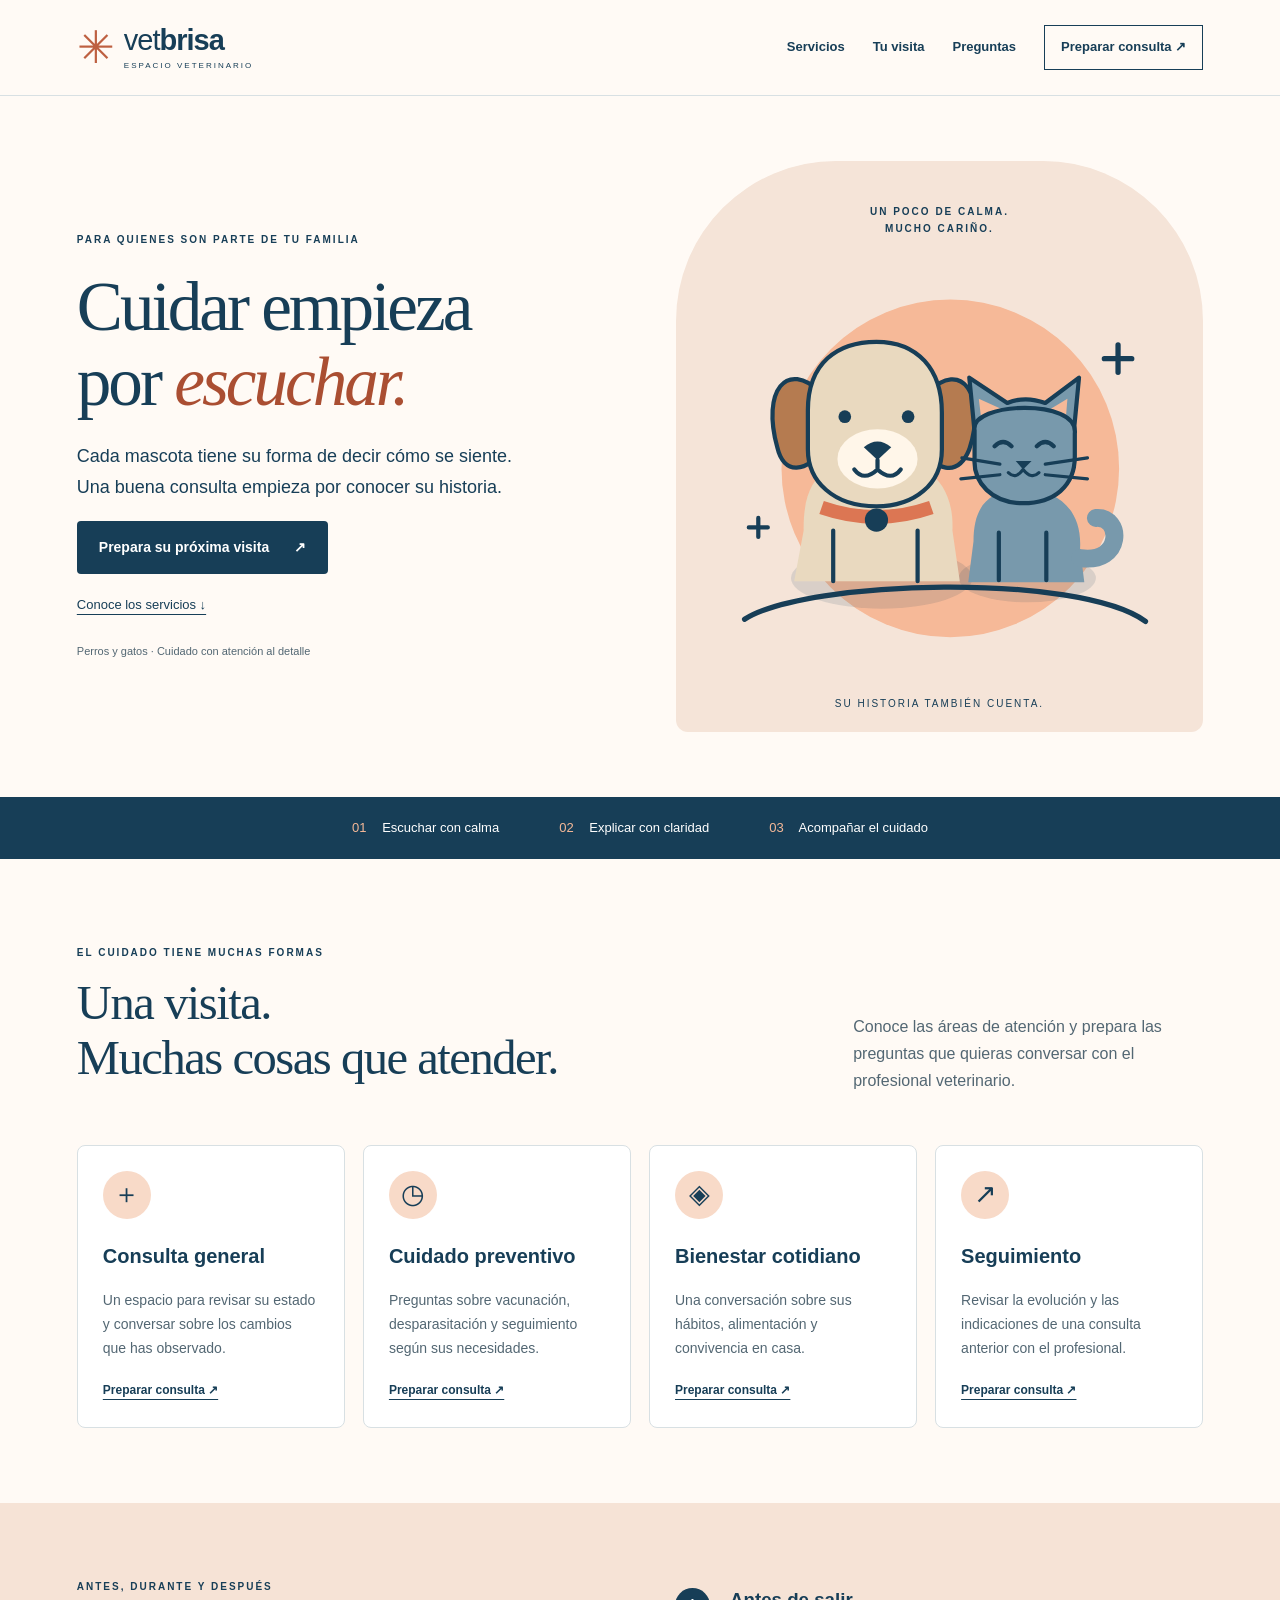
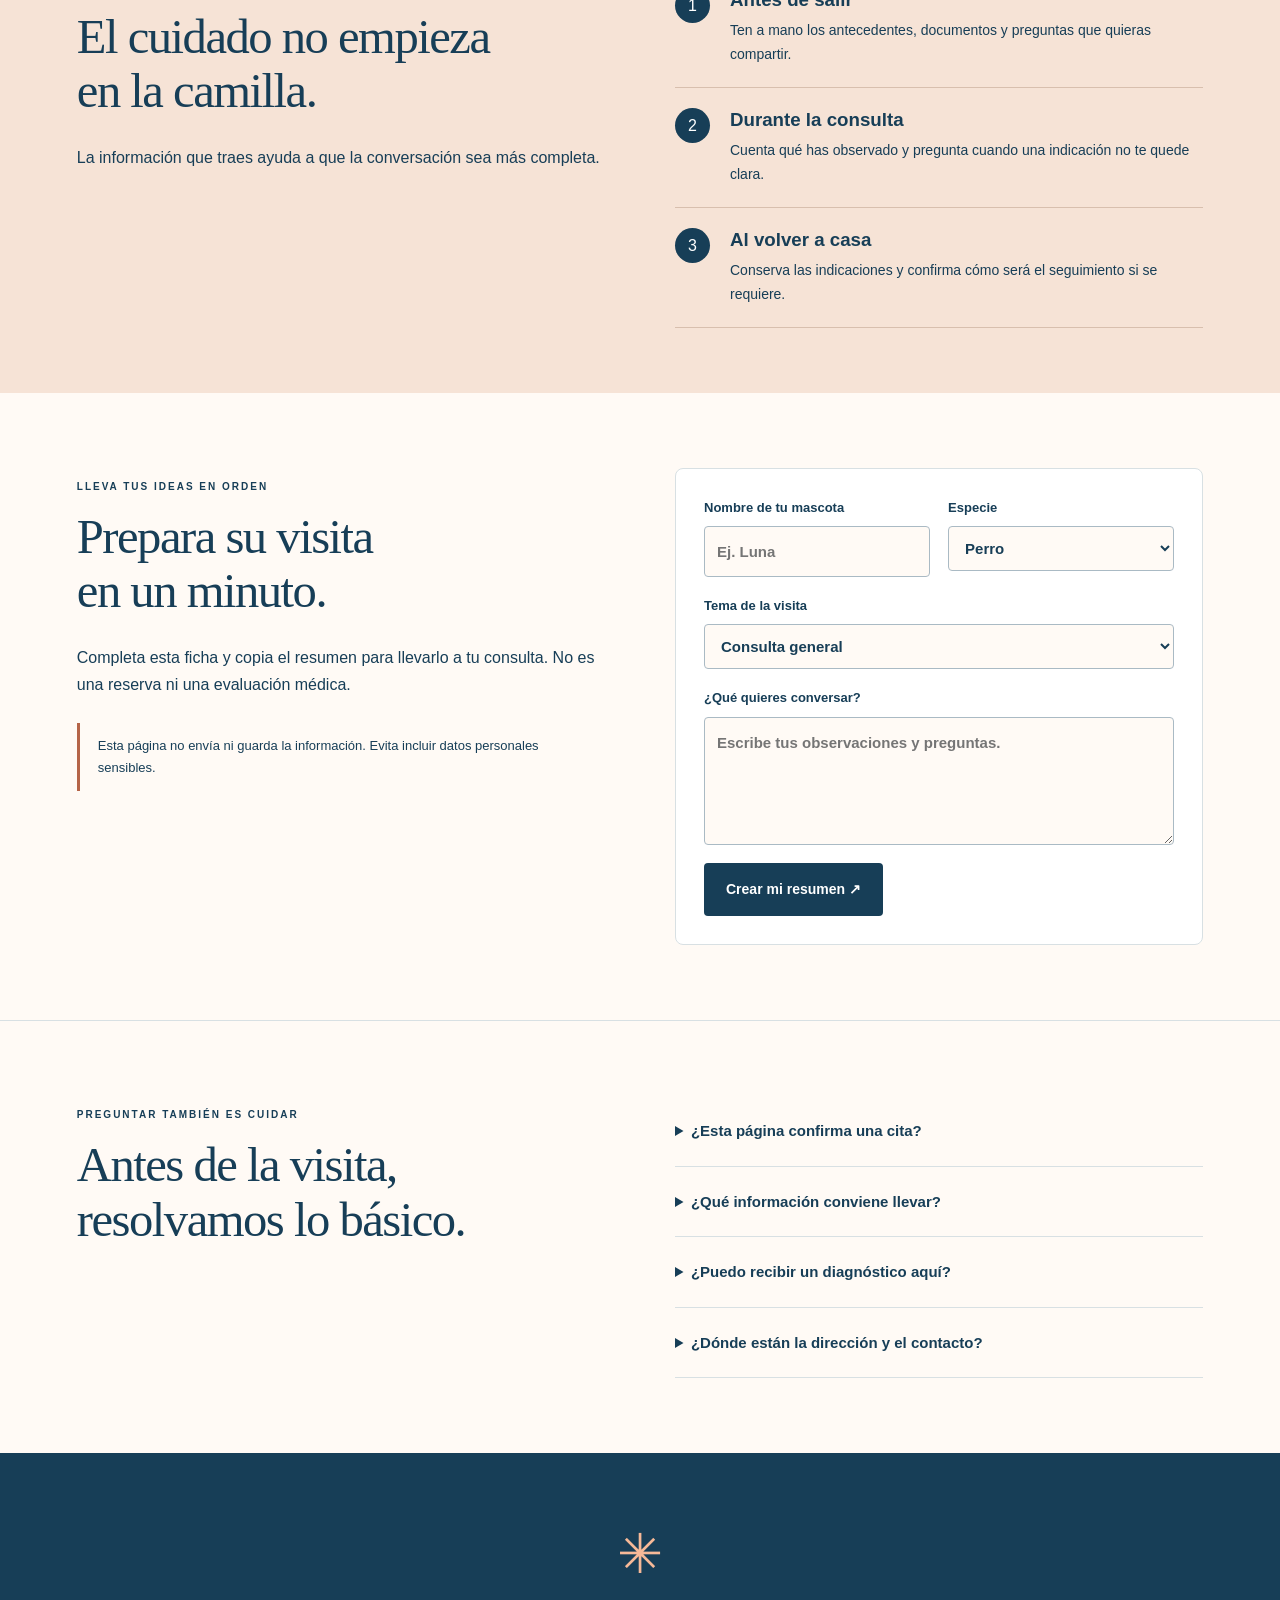
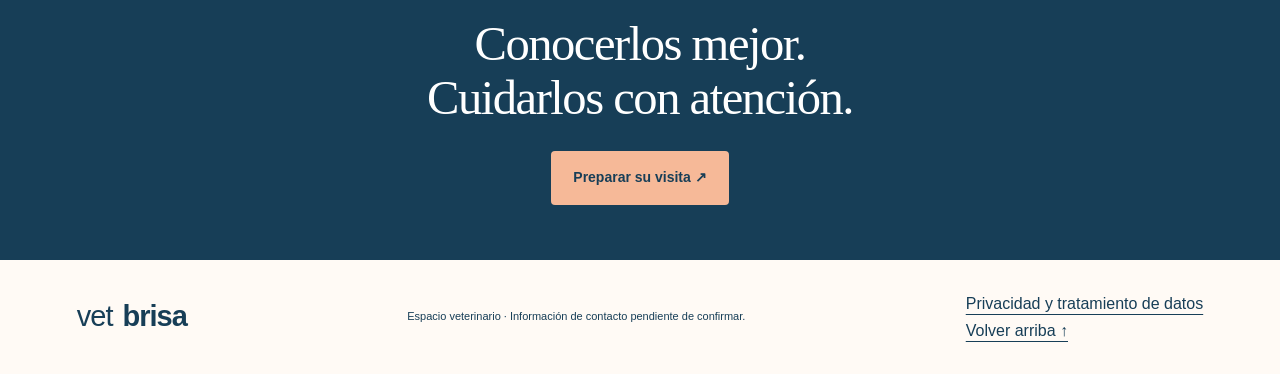
==== index.html @ 4fe4885f "Add files via upload" ====
<!DOCTYPE html>
<html lang="es">
<head>
  <meta charset="UTF-8">
  <meta name="viewport" content="width=device-width, initial-scale=1">
  <meta name="description" content="Vet Brisa: un espacio para conocer servicios veterinarios y preparar la visita de tu mascota.">
  <meta name="theme-color" content="#173e57">
  <title>Vet Brisa | Cuidar empieza por escuchar</title>
  <link rel="stylesheet" href="estilos.css">
  <script src="script.js" defer></script>
</head>
<body>
  <a class="skip-link" href="#contenido">Saltar al contenido</a>

  <header class="header">
    <a class="brand" href="#inicio" aria-label="Vet Brisa, inicio">
      <span class="brand-icon" aria-hidden="true">✳</span>
      <span>vet<strong>brisa</strong><small>ESPACIO VETERINARIO</small></span>
    </a>

    <button class="menu-button" aria-expanded="false" aria-controls="navigation">
      Menú
    </button>

    <nav id="navigation" aria-label="Navegación principal">
      <a href="#servicios">Servicios</a>
      <a href="#visita">Tu visita</a>
      <a href="#preguntas">Preguntas</a>
      <a class="nav-button" href="#preparar">Preparar consulta ↗</a>
    </nav>
  </header>

  <main id="contenido">
    <section class="hero" id="inicio">
      <div class="hero-content">
        <p class="eyebrow">PARA QUIENES SON PARTE DE TU FAMILIA</p>
        <h1>Cuidar empieza<br>por <em>escuchar.</em></h1>
        <p class="hero-description">
          Cada mascota tiene su forma de decir cómo se siente.
          Una buena consulta empieza por conocer su historia.
        </p>
        <a class="button" href="#preparar">Prepara su próxima visita <span>↗</span></a>
        <a class="secondary-link" href="#servicios">Conoce los servicios ↓</a>
        <p class="hero-note">Perros y gatos · Cuidado con atención al detalle</p>
      </div>

      <div class="hero-art" role="img" aria-label="Ilustración de un perro y un gato juntos">
        <span class="art-label">UN POCO DE CALMA.<br>MUCHO CARIÑO.</span>
        <svg viewBox="0 0 500 440" xmlns="http://www.w3.org/2000/svg" aria-hidden="true">
          <circle cx="260" cy="225" r="160" fill="#f6b998"/>
          <path d="M65 368C125 330 382 324 445 370" fill="none" stroke="#173e57" stroke-width="5" stroke-linecap="round"/>
          <ellipse cx="195" cy="329" rx="86" ry="29" fill="#173e57" opacity=".12"/>
          <ellipse cx="333" cy="329" rx="65" ry="23" fill="#173e57" opacity=".12"/>

          <path d="M121 284C120 231 145 215 192 215C236 215 264 238 262 284L269 332H112Z" fill="#e9d9bf"/>
          <path d="M137 153C105 122 81 151 96 205C102 231 123 231 143 203" fill="#b57b50" stroke="#173e57" stroke-width="4"/>
          <path d="M239 153C270 121 295 155 278 207C267 234 245 228 231 201" fill="#b57b50" stroke="#173e57" stroke-width="4"/>
          <path d="M125 170C125 125 153 105 190 105C229 105 252 131 252 172V207C252 240 226 261 190 261C149 261 125 237 125 207Z" fill="#e9d9bf" stroke="#173e57" stroke-width="4"/>
          <ellipse cx="191" cy="216" rx="38" ry="28" fill="#fff6e9"/>
          <circle cx="160" cy="176" r="6" fill="#173e57"/>
          <circle cx="220" cy="176" r="6" fill="#173e57"/>
          <path d="M178 205Q191 194 204 205L191 217Z" fill="#173e57"/>
          <path d="M191 217V226M191 226Q178 238 169 226M191 226Q204 238 213 226" fill="none" stroke="#173e57" stroke-width="4" stroke-linecap="round"/>
          <path d="M138 262Q190 280 242 262" fill="none" stroke="#dc7653" stroke-width="13"/>
          <circle cx="190" cy="274" r="11" fill="#173e57"/>
          <path d="M149 284V332M229 284V332" stroke="#173e57" stroke-width="4" stroke-linecap="round"/>

          <path d="M282 294C282 260 297 245 329 245C365 245 385 267 383 301L387 333H277Z" fill="#7899ac"/>
          <path d="M283 190L278 139L314 163Q331 156 350 163L382 139L377 191" fill="#7899ac" stroke="#173e57" stroke-width="4" stroke-linejoin="round"/>
          <path d="M287 159L290 184L309 169M371 159L369 184L353 170" fill="#f6b998"/>
          <path d="M283 189C278 162 382 158 378 192V214C378 242 358 258 329 258C300 258 281 239 283 214Z" fill="#7899ac" stroke="#173e57" stroke-width="4"/>
          <path d="M302 204Q310 196 318 204M342 204Q350 196 358 204" fill="none" stroke="#173e57" stroke-width="4" stroke-linecap="round"/>
          <path d="M322 218H337L329 226Z" fill="#173e57"/>
          <path d="M329 226Q322 236 315 229M329 226Q337 236 344 229" fill="none" stroke="#173e57" stroke-width="3" stroke-linecap="round"/>
          <path d="M307 221L271 215M307 231L270 235M350 221L390 215M350 231L390 235" stroke="#173e57" stroke-width="3" stroke-linecap="round"/>
          <path d="M383 310C424 316 423 270 398 272" fill="none" stroke="#7899ac" stroke-width="17" stroke-linecap="round"/>
          <path d="M306 286V331M351 286V331" stroke="#173e57" stroke-width="4" stroke-linecap="round"/>
          <path d="M419 108V134M406 121H432" stroke="#173e57" stroke-width="5" stroke-linecap="round"/>
          <path d="M78 272V290M69 281H87" stroke="#173e57" stroke-width="4" stroke-linecap="round"/>
        </svg>
        <span class="art-bottom">SU HISTORIA TAMBIÉN CUENTA.</span>
      </div>
    </section>

    <section class="values" aria-label="Nuestra forma de cuidar">
      <p><span>01</span> Escuchar con calma</p>
      <p><span>02</span> Explicar con claridad</p>
      <p><span>03</span> Acompañar el cuidado</p>
    </section>

    <section class="section services" id="servicios">
      <div class="section-heading">
        <div>
          <p class="eyebrow">EL CUIDADO TIENE MUCHAS FORMAS</p>
          <h2>Una visita.<br>Muchas cosas que atender.</h2>
        </div>
        <p>
          Conoce las áreas de atención y prepara las preguntas que
          quieras conversar con el profesional veterinario.
        </p>
      </div>

      <div class="service-grid">
        <article>
          <span class="service-symbol" aria-hidden="true">＋</span>
          <h3>Consulta general</h3>
          <p>Un espacio para revisar su estado y conversar sobre los cambios que has observado.</p>
          <a href="#preparar" data-service="Consulta general">Preparar consulta ↗</a>
        </article>
        <article>
          <span class="service-symbol" aria-hidden="true">◷</span>
          <h3>Cuidado preventivo</h3>
          <p>Preguntas sobre vacunación, desparasitación y seguimiento según sus necesidades.</p>
          <a href="#preparar" data-service="Cuidado preventivo">Preparar consulta ↗</a>
        </article>
        <article>
          <span class="service-symbol" aria-hidden="true">◈</span>
          <h3>Bienestar cotidiano</h3>
          <p>Una conversación sobre sus hábitos, alimentación y convivencia en casa.</p>
          <a href="#preparar" data-service="Bienestar cotidiano">Preparar consulta ↗</a>
        </article>
        <article>
          <span class="service-symbol" aria-hidden="true">↗</span>
          <h3>Seguimiento</h3>
          <p>Revisar la evolución y las indicaciones de una consulta anterior con el profesional.</p>
          <a href="#preparar" data-service="Seguimiento">Preparar consulta ↗</a>
        </article>
      </div>
    </section>

    <section class="visit" id="visita">
      <div class="visit-title">
        <p class="eyebrow">ANTES, DURANTE Y DESPUÉS</p>
        <h2>El cuidado no empieza<br>en la camilla.</h2>
        <p>La información que traes ayuda a que la conversación sea más completa.</p>
      </div>
      <div class="visit-steps">
        <article>
          <span>1</span>
          <div><h3>Antes de salir</h3><p>Ten a mano los antecedentes, documentos y preguntas que quieras compartir.</p></div>
        </article>
        <article>
          <span>2</span>
          <div><h3>Durante la consulta</h3><p>Cuenta qué has observado y pregunta cuando una indicación no te quede clara.</p></div>
        </article>
        <article>
          <span>3</span>
          <div><h3>Al volver a casa</h3><p>Conserva las indicaciones y confirma cómo será el seguimiento si se requiere.</p></div>
        </article>
      </div>
    </section>

    <section class="section preparation" id="preparar">
      <div>
        <p class="eyebrow">LLEVA TUS IDEAS EN ORDEN</p>
        <h2>Prepara su visita<br>en un minuto.</h2>
        <p>
          Completa esta ficha y copia el resumen para llevarlo a tu
          consulta. No es una reserva ni una evaluación médica.
        </p>
        <div class="info-note">
          Esta página no envía ni guarda la información.
          Evita incluir datos personales sensibles.
        </div>
      </div>

      <form id="visit-form">
        <div class="form-row">
          <label>
            Nombre de tu mascota
            <input id="pet-name" type="text" maxlength="60" placeholder="Ej. Luna" required>
          </label>
          <label>
            Especie
            <select id="pet-species">
              <option>Perro</option>
              <option>Gato</option>
              <option>Otra especie</option>
            </select>
          </label>
        </div>

        <label>
          Tema de la visita
          <select id="visit-service">
            <option>Consulta general</option>
            <option>Cuidado preventivo</option>
            <option>Bienestar cotidiano</option>
            <option>Seguimiento</option>
          </select>
        </label>

        <label>
          ¿Qué quieres conversar?
          <textarea id="visit-notes" rows="4" maxlength="700" placeholder="Escribe tus observaciones y preguntas." required></textarea>
        </label>

        <button class="button" type="submit">Crear mi resumen ↗</button>

        <div id="summary-panel" class="summary-panel" hidden>
          <h3>Tu ficha está lista</h3>
          <pre id="visit-summary"></pre>
          <button id="copy-summary" type="button" class="copy-button">Copiar resumen</button>
          <p id="copy-status" role="status"></p>
        </div>
      </form>
    </section>

    <section class="section questions" id="preguntas">
      <div>
        <p class="eyebrow">PREGUNTAR TAMBIÉN ES CUIDAR</p>
        <h2>Antes de la visita,<br>resolvamos lo básico.</h2>
      </div>
      <div class="faq-list">
        <details>
          <summary>¿Esta página confirma una cita?</summary>
          <p>No. La ficha solo prepara un resumen. La disponibilidad y la reserva deberán confirmarse con la veterinaria.</p>
        </details>
        <details>
          <summary>¿Qué información conviene llevar?</summary>
          <p>Los antecedentes y documentos que tengas, tus observaciones y las preguntas que quieras compartir. Confirma con la veterinaria si requiere algo adicional.</p>
        </details>
        <details>
          <summary>¿Puedo recibir un diagnóstico aquí?</summary>
          <p>No. Esta landing no evalúa síntomas ni reemplaza una consulta veterinaria.</p>
        </details>
        <details>
          <summary>¿Dónde están la dirección y el contacto?</summary>
          <p>Se agregarán cuando estén confirmados. Por ahora no se han publicado teléfonos, horarios ni direcciones.</p>
        </details>
      </div>
    </section>

    <section class="closing">
      <span aria-hidden="true">✳</span>
      <h2>Conocerlos mejor.<br>Cuidarlos con atención.</h2>
      <a class="button light" href="#preparar">Preparar su visita ↗</a>
    </section>
  </main>
 
  <footer>
  <a class="brand" href="#inicio">vet<strong>brisa</strong></a>
  <p>Espacio veterinario · Información de contacto pendiente de confirmar.</p>
  <div>
    <a href="privacidad.html">Privacidad y tratamiento de datos</a>
    <br>
    <a href="#inicio">Volver arriba ↑</a>
  </div>
</footer>
</body>
</html>
---- estilos.css ----
:root {
  --blue: #173e57;
  --peach: #f6b998;
  --paper: #fffaf5;
  --muted: #536773;
  --line: #d8e0e3;
}

* { box-sizing: border-box; }
html { scroll-behavior: smooth; }
body {
  margin: 0;
  background: var(--paper);
  color: var(--blue);
  font: 16px/1.7 Arial, sans-serif;
}

a { color: inherit; text-underline-offset: 5px; }
button, input, select, textarea { font: inherit; }
button { cursor: pointer; }
[hidden] { display: none !important; }

a:focus-visible,
button:focus-visible,
input:focus-visible,
select:focus-visible,
textarea:focus-visible,
summary:focus-visible {
  outline: 3px solid #b94728;
  outline-offset: 5px;
}

.skip-link {
  position: absolute;
  top: -100px;
  z-index: 10;
  background: white;
  padding: 12px;
}
.skip-link:focus { top: 0; }

.header {
  display: flex;
  justify-content: space-between;
  align-items: center;
  gap: 30px;
  padding: 25px 6%;
  border-bottom: 1px solid var(--line);
}

.brand {
  display: inline-flex;
  align-items: center;
  gap: 10px;
  text-decoration: none;
  font-size: 29px;
  line-height: 1;
  letter-spacing: -1px;
}
.brand strong { font-weight: 800; }
.brand small {
  display: block;
  margin-top: 7px;
  font-size: 8px;
  letter-spacing: 2px;
}
.brand-icon { font-size: 45px; color: #be6041; }

nav { display: flex; align-items: center; gap: 28px; }
nav a { text-decoration: none; font-size: 13px; font-weight: bold; }
.nav-button { border: 1px solid var(--blue); padding: 10px 16px; }
.menu-button { display: none; }

.hero {
  display: grid;
  grid-template-columns: 1.05fr 1fr;
  align-items: center;
  gap: 45px;
  max-width: 1450px;
  margin: auto;
  padding: 65px 6%;
}
.eyebrow {
  font-size: 10px;
  font-weight: bold;
  letter-spacing: 2px;
}
h1 {
  font: normal clamp(46px, 5.4vw, 78px)/1.08 Georgia, serif;
  letter-spacing: -3px;
  margin: 22px 0;
}
h1 em { color: #aa4e32; }
.hero-description { max-width: 460px; font-size: 18px; }

.button {
  display: inline-flex;
  align-items: center;
  gap: 25px;
  border: 0;
  border-radius: 4px;
  padding: 15px 22px;
  color: white;
  background: var(--blue);
  text-decoration: none;
  font-size: 14px;
  font-weight: bold;
}
.button:hover { background: #245a78; }
.secondary-link { display: block; margin-top: 20px; font-size: 13px; }
.hero-note { font-size: 11px; color: var(--muted); margin-top: 26px; }

.hero-art {
  position: relative;
  overflow: hidden;
  background: #f5e4d8;
  border-radius: 160px 160px 12px 12px;
  padding: 70px 0 20px;
}
.hero-art svg { display: block; width: 100%; }
.art-label {
  position: absolute;
  top: 42px;
  left: 0;
  right: 0;
  text-align: center;
  font-size: 10px;
  letter-spacing: 2px;
  font-weight: bold;
}
.art-bottom {
  display: block;
  text-align: center;
  font-size: 10px;
  letter-spacing: 2px;
}

.values {
  display: flex;
  justify-content: center;
  gap: 60px;
  padding: 20px 6%;
  background: var(--blue);
  color: white;
}
.values p { font-size: 13px; margin: 0; }
.values span { color: var(--peach); margin-right: 12px; }

.section { max-width: 1400px; margin: auto; padding: 75px 6%; }
.section-heading {
  display: flex;
  justify-content: space-between;
  align-items: end;
  gap: 40px;
  margin-bottom: 35px;
}
.section-heading > p { max-width: 350px; color: var(--muted); }
h2 {
  font: normal clamp(32px, 3.8vw, 52px)/1.12 Georgia, serif;
  letter-spacing: -1.5px;
  margin: 15px 0 25px;
}
h3 { line-height: 1.25; }

.service-grid { display: grid; grid-template-columns: repeat(4, 1fr); gap: 18px; }
.service-grid article {
  background: white;
  border: 1px solid var(--line);
  padding: 25px;
  border-radius: 8px;
}
.service-symbol {
  display: grid;
  place-items: center;
  width: 48px;
  height: 48px;
  border-radius: 50%;
  background: #f8dac8;
  font-size: 27px;
}
.service-grid h3 { font-size: 20px; margin-top: 25px; }
.service-grid p { font-size: 14px; color: var(--muted); }
.service-grid a { font-size: 12px; font-weight: bold; }

.visit {
  display: grid;
  grid-template-columns: 1fr 1fr;
  gap: 70px;
  padding: 65px 6%;
  background: #f6e3d6;
}
.visit-title { max-width: 530px; }
.visit-steps article {
  display: flex;
  align-items: start;
  gap: 20px;
  padding: 20px 0;
  border-bottom: 1px solid #d8bfae;
}
.visit-steps article > span {
  display: grid;
  place-items: center;
  flex-shrink: 0;
  width: 35px;
  height: 35px;
  border-radius: 50%;
  background: var(--blue);
  color: white;
}
.visit-steps h3 { margin: 0 0 8px; }
.visit-steps p { margin: 0; font-size: 14px; }

.preparation { display: grid; grid-template-columns: 1fr 1fr; gap: 70px; }
.info-note {
  border-left: 3px solid #b56447;
  padding: 12px 18px;
  margin-top: 25px;
  font-size: 13px;
}
form { background: white; border: 1px solid var(--line); padding: 28px; border-radius: 8px; }
label { display: block; margin-bottom: 18px; font-size: 13px; font-weight: bold; }
input, select, textarea {
  display: block;
  width: 100%;
  padding: 12px;
  margin-top: 7px;
  border: 1px solid #aabac4;
  border-radius: 4px;
  background: var(--paper);
  color: var(--blue);
  font-size: 15px;
}
textarea { resize: vertical; }
.form-row { display: grid; grid-template-columns: 1fr 1fr; gap: 18px; }
.summary-panel { margin-top: 25px; border-top: 1px solid var(--line); padding-top: 15px; }
.summary-panel h3 { font-size: 18px; }
pre {
  white-space: pre-wrap;
  overflow-wrap: anywhere;
  font: 14px/1.7 Arial, sans-serif;
  background: #edf3f5;
  padding: 16px;
}
.copy-button {
  background: none;
  border: 1px solid var(--blue);
  padding: 9px 15px;
  color: var(--blue);
  border-radius: 4px;
}
#copy-status { font-size: 12px; }

.questions {
  display: grid;
  grid-template-columns: 1fr 1fr;
  gap: 70px;
  border-top: 1px solid var(--line);
}
details { padding: 22px 0; border-bottom: 1px solid var(--line); }
summary { font-weight: bold; font-size: 15px; cursor: pointer; }
details p { font-size: 14px; color: var(--muted); }

.closing {
  text-align: center;
  background: var(--blue);
  color: white;
  padding: 55px 20px;
}
.closing > span { color: var(--peach); font-size: 55px; }
.light { background: var(--peach); color: var(--blue); }
.light:hover { background: #f8cbb2; }

footer {
  display: flex;
  justify-content: space-between;
  align-items: center;
  gap: 30px;
  padding: 30px 6%;
}
footer p, footer > a:last-child { font-size: 11px; }

@media (max-width: 1050px) {
  nav { gap: 18px; }
  .hero { gap: 25px; }
  .service-grid { grid-template-columns: repeat(2, 1fr); }
  .visit, .preparation, .questions { gap: 35px; }
  .values { gap: 30px; }
}

@media (max-width: 760px) {
  .header { flex-wrap: wrap; padding: 20px 6%; }
  .menu-button {
    display: block;
    background: none;
    color: var(--blue);
    border: 1px solid var(--blue);
    padding: 8px 15px;
  }
  nav { width: 100%; flex-wrap: wrap; justify-content: space-between; }
  .js nav { display: none; }
  .js nav.open { display: flex; }
  .hero, .visit, .preparation, .questions { grid-template-columns: 1fr; }
  .hero { padding: 40px 6%; gap: 35px; }
  h1 { font-size: 51px; letter-spacing: -2px; }
  .hero-art { max-width: 480px; width: 100%; justify-self: center; }
  .values { gap: 14px; flex-wrap: wrap; }
  .values p { font-size: 11px; }
  .section { padding: 50px 6%; }
  .section-heading { display: block; }
  .section-heading > p { max-width: none; }
  .visit { padding: 45px 6%; }
  footer { flex-direction: column; align-items: start; gap: 10px; }
}

@media (max-width: 430px) {
  .service-grid, .form-row { grid-template-columns: 1fr; }
  form { padding: 20px; }
  h1 { font-size: 44px; }
  .hero-art { border-radius: 120px 120px 12px 12px; }
}

@media (prefers-reduced-motion: reduce) {
  html { scroll-behavior: auto; }
}
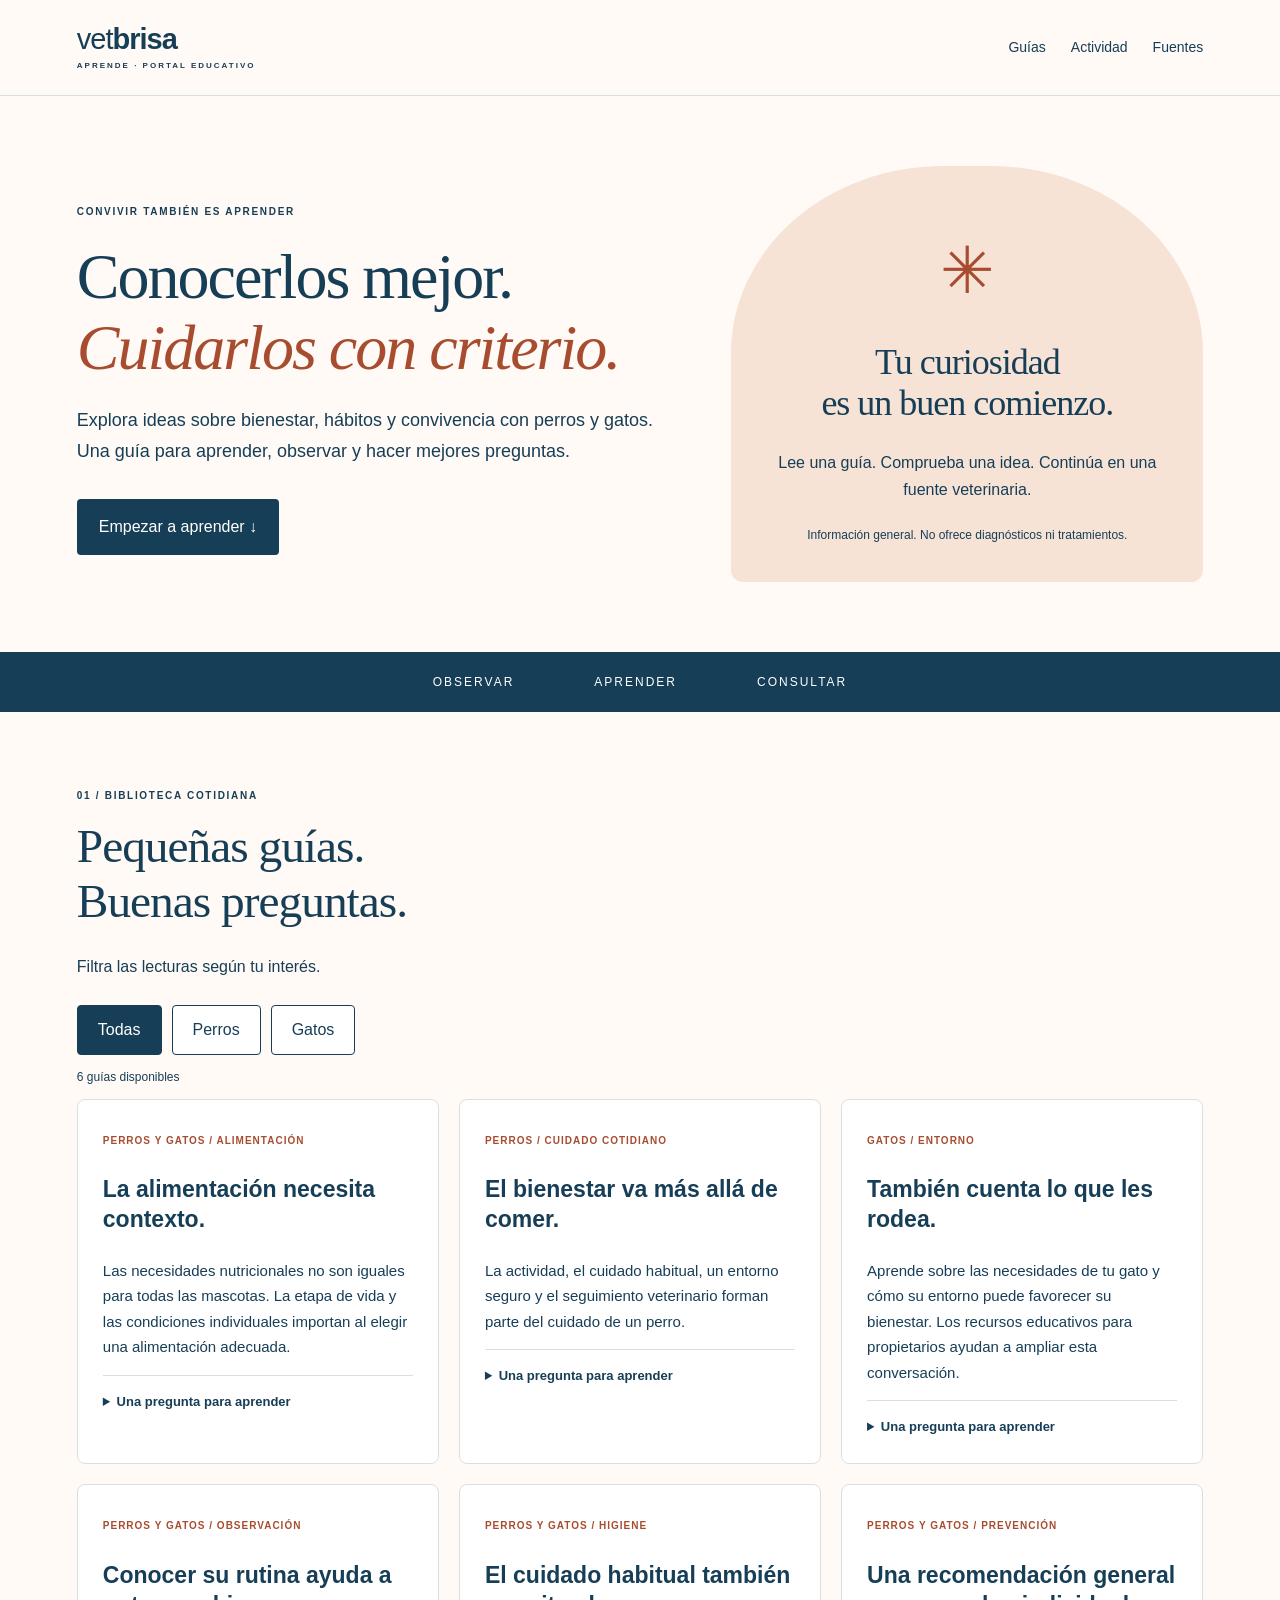
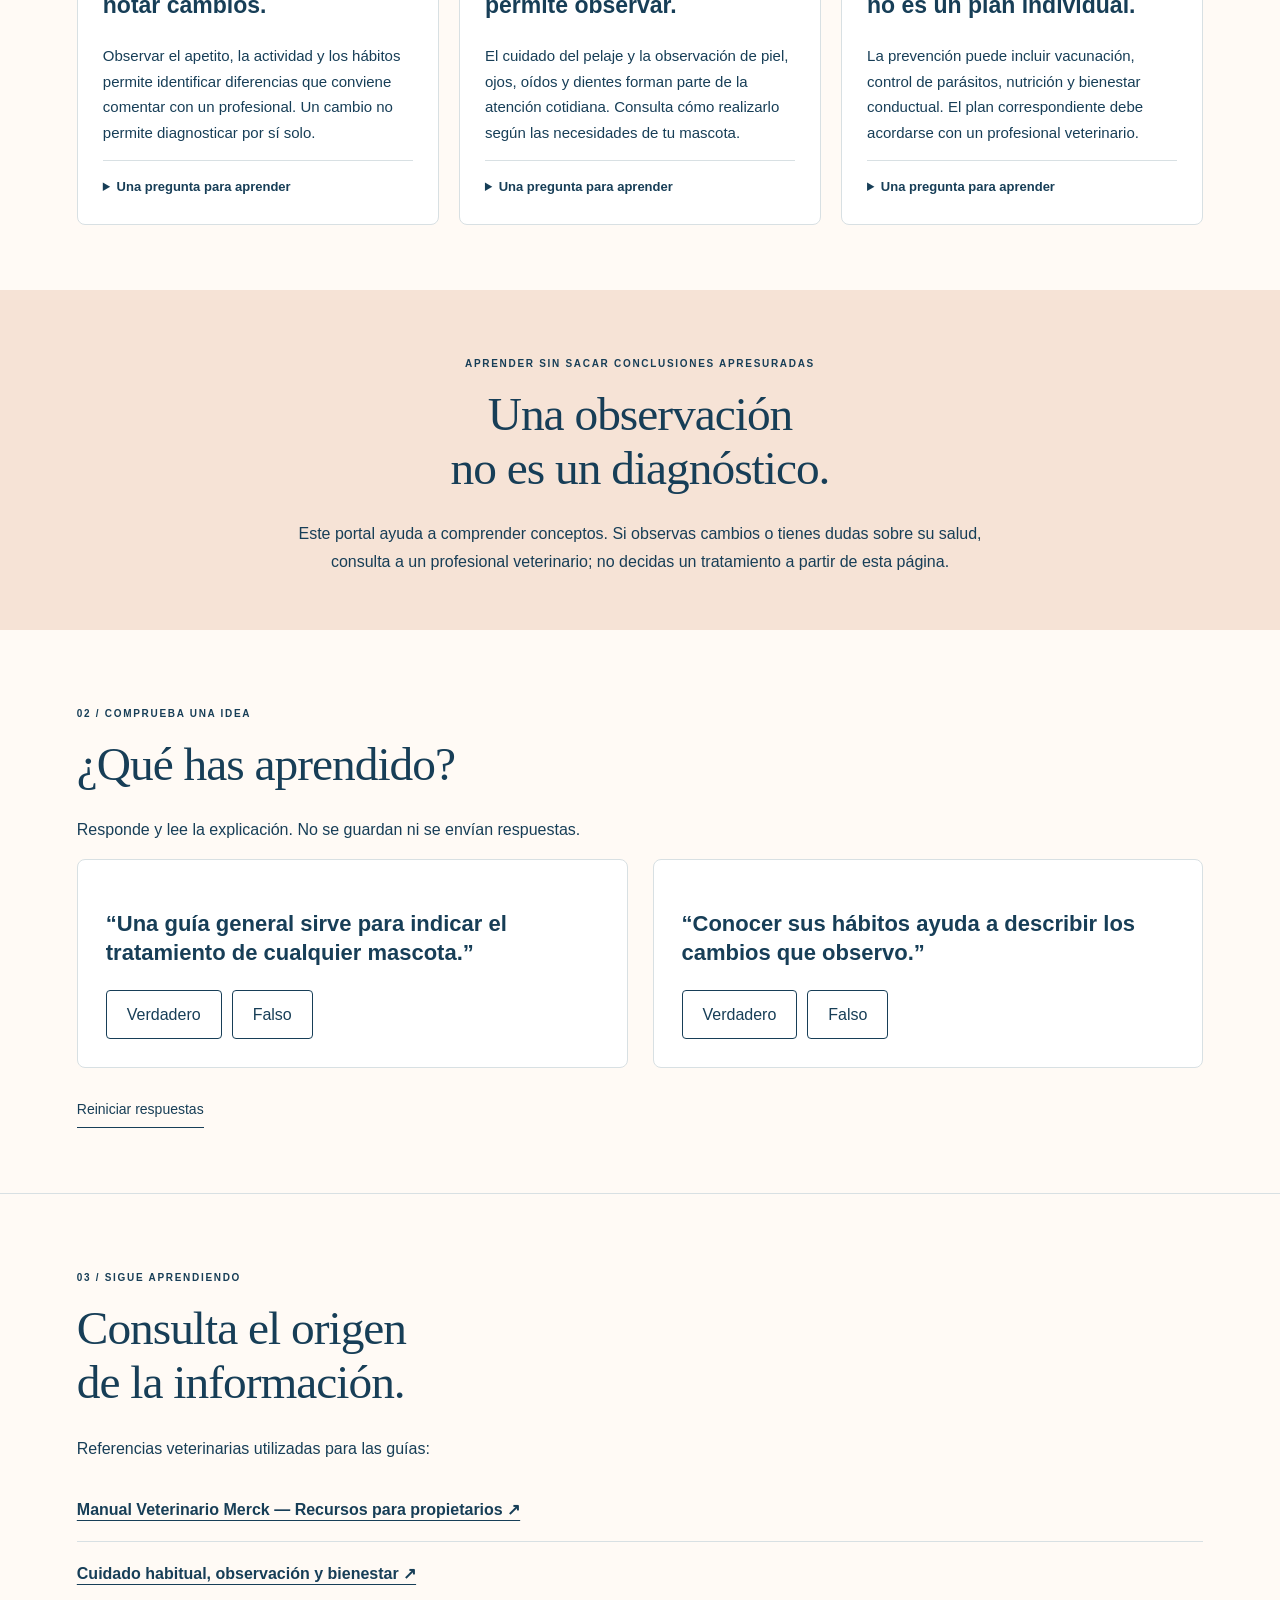
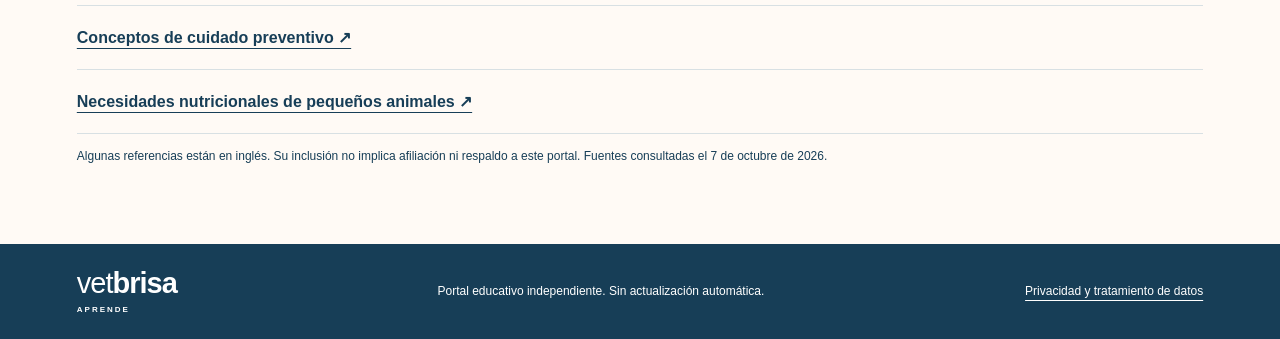
==== commit 31c35c3c: "Add files via upload" ====
--- a/index.html
+++ b/index.html
@@ -3,249 +3,227 @@
 <head>
   <meta charset="UTF-8">
   <meta name="viewport" content="width=device-width, initial-scale=1">
-  <meta name="description" content="Vet Brisa: un espacio para conocer servicios veterinarios y preparar la visita de tu mascota.">
-  <meta name="theme-color" content="#173e57">
-  <title>Vet Brisa | Cuidar empieza por escuchar</title>
-  <link rel="stylesheet" href="estilos.css">
-  <script src="script.js" defer></script>
+  <meta name="description" content="Vet Brisa Aprende: guías educativas para conocer mejor a perros y gatos.">
+  <title>Vet Brisa Aprende | Conocer para cuidar</title>
+  <link rel="stylesheet" href="estilos.css?v=3">
+  <script src="script.js?v=3" defer></script>
 </head>
 <body>
-  <a class="skip-link" href="#contenido">Saltar al contenido</a>
-
-  <header class="header">
-    <a class="brand" href="#inicio" aria-label="Vet Brisa, inicio">
-      <span class="brand-icon" aria-hidden="true">✳</span>
-      <span>vet<strong>brisa</strong><small>ESPACIO VETERINARIO</small></span>
+  <a class="skip" href="#guias">Saltar al contenido</a>
+
+  <header>
+    <a class="brand" href="#inicio">
+      vet<strong>brisa</strong>
+      <small>APRENDE · PORTAL EDUCATIVO</small>
     </a>
-
-    <button class="menu-button" aria-expanded="false" aria-controls="navigation">
-      Menú
-    </button>
-
-    <nav id="navigation" aria-label="Navegación principal">
-      <a href="#servicios">Servicios</a>
-      <a href="#visita">Tu visita</a>
-      <a href="#preguntas">Preguntas</a>
-      <a class="nav-button" href="#preparar">Preparar consulta ↗</a>
+    <nav aria-label="Navegación principal">
+      <a href="#guias">Guías</a>
+      <a href="#actividad">Actividad</a>
+      <a href="#fuentes">Fuentes</a>
     </nav>
   </header>
 
-  <main id="contenido">
+  <main>
     <section class="hero" id="inicio">
-      <div class="hero-content">
-        <p class="eyebrow">PARA QUIENES SON PARTE DE TU FAMILIA</p>
-        <h1>Cuidar empieza<br>por <em>escuchar.</em></h1>
-        <p class="hero-description">
-          Cada mascota tiene su forma de decir cómo se siente.
-          Una buena consulta empieza por conocer su historia.
+      <div>
+        <p class="label">CONVIVIR TAMBIÉN ES APRENDER</p>
+        <h1>Conocerlos mejor.<br><em>Cuidarlos con criterio.</em></h1>
+        <p class="lead">
+          Explora ideas sobre bienestar, hábitos y convivencia con perros
+          y gatos. Una guía para aprender, observar y hacer mejores preguntas.
         </p>
-        <a class="button" href="#preparar">Prepara su próxima visita <span>↗</span></a>
-        <a class="secondary-link" href="#servicios">Conoce los servicios ↓</a>
-        <p class="hero-note">Perros y gatos · Cuidado con atención al detalle</p>
-      </div>
-
-      <div class="hero-art" role="img" aria-label="Ilustración de un perro y un gato juntos">
-        <span class="art-label">UN POCO DE CALMA.<br>MUCHO CARIÑO.</span>
-        <svg viewBox="0 0 500 440" xmlns="http://www.w3.org/2000/svg" aria-hidden="true">
-          <circle cx="260" cy="225" r="160" fill="#f6b998"/>
-          <path d="M65 368C125 330 382 324 445 370" fill="none" stroke="#173e57" stroke-width="5" stroke-linecap="round"/>
-          <ellipse cx="195" cy="329" rx="86" ry="29" fill="#173e57" opacity=".12"/>
-          <ellipse cx="333" cy="329" rx="65" ry="23" fill="#173e57" opacity=".12"/>
-
-          <path d="M121 284C120 231 145 215 192 215C236 215 264 238 262 284L269 332H112Z" fill="#e9d9bf"/>
-          <path d="M137 153C105 122 81 151 96 205C102 231 123 231 143 203" fill="#b57b50" stroke="#173e57" stroke-width="4"/>
-          <path d="M239 153C270 121 295 155 278 207C267 234 245 228 231 201" fill="#b57b50" stroke="#173e57" stroke-width="4"/>
-          <path d="M125 170C125 125 153 105 190 105C229 105 252 131 252 172V207C252 240 226 261 190 261C149 261 125 237 125 207Z" fill="#e9d9bf" stroke="#173e57" stroke-width="4"/>
-          <ellipse cx="191" cy="216" rx="38" ry="28" fill="#fff6e9"/>
-          <circle cx="160" cy="176" r="6" fill="#173e57"/>
-          <circle cx="220" cy="176" r="6" fill="#173e57"/>
-          <path d="M178 205Q191 194 204 205L191 217Z" fill="#173e57"/>
-          <path d="M191 217V226M191 226Q178 238 169 226M191 226Q204 238 213 226" fill="none" stroke="#173e57" stroke-width="4" stroke-linecap="round"/>
-          <path d="M138 262Q190 280 242 262" fill="none" stroke="#dc7653" stroke-width="13"/>
-          <circle cx="190" cy="274" r="11" fill="#173e57"/>
-          <path d="M149 284V332M229 284V332" stroke="#173e57" stroke-width="4" stroke-linecap="round"/>
-
-          <path d="M282 294C282 260 297 245 329 245C365 245 385 267 383 301L387 333H277Z" fill="#7899ac"/>
-          <path d="M283 190L278 139L314 163Q331 156 350 163L382 139L377 191" fill="#7899ac" stroke="#173e57" stroke-width="4" stroke-linejoin="round"/>
-          <path d="M287 159L290 184L309 169M371 159L369 184L353 170" fill="#f6b998"/>
-          <path d="M283 189C278 162 382 158 378 192V214C378 242 358 258 329 258C300 258 281 239 283 214Z" fill="#7899ac" stroke="#173e57" stroke-width="4"/>
-          <path d="M302 204Q310 196 318 204M342 204Q350 196 358 204" fill="none" stroke="#173e57" stroke-width="4" stroke-linecap="round"/>
-          <path d="M322 218H337L329 226Z" fill="#173e57"/>
-          <path d="M329 226Q322 236 315 229M329 226Q337 236 344 229" fill="none" stroke="#173e57" stroke-width="3" stroke-linecap="round"/>
-          <path d="M307 221L271 215M307 231L270 235M350 221L390 215M350 231L390 235" stroke="#173e57" stroke-width="3" stroke-linecap="round"/>
-          <path d="M383 310C424 316 423 270 398 272" fill="none" stroke="#7899ac" stroke-width="17" stroke-linecap="round"/>
-          <path d="M306 286V331M351 286V331" stroke="#173e57" stroke-width="4" stroke-linecap="round"/>
-          <path d="M419 108V134M406 121H432" stroke="#173e57" stroke-width="5" stroke-linecap="round"/>
-          <path d="M78 272V290M69 281H87" stroke="#173e57" stroke-width="4" stroke-linecap="round"/>
-        </svg>
-        <span class="art-bottom">SU HISTORIA TAMBIÉN CUENTA.</span>
-      </div>
-    </section>
-
-    <section class="values" aria-label="Nuestra forma de cuidar">
-      <p><span>01</span> Escuchar con calma</p>
-      <p><span>02</span> Explicar con claridad</p>
-      <p><span>03</span> Acompañar el cuidado</p>
-    </section>
-
-    <section class="section services" id="servicios">
-      <div class="section-heading">
-        <div>
-          <p class="eyebrow">EL CUIDADO TIENE MUCHAS FORMAS</p>
-          <h2>Una visita.<br>Muchas cosas que atender.</h2>
-        </div>
-        <p>
-          Conoce las áreas de atención y prepara las preguntas que
-          quieras conversar con el profesional veterinario.
-        </p>
-      </div>
-
-      <div class="service-grid">
+        <a class="button" href="#guias">Empezar a aprender ↓</a>
+      </div>
+
+      <div class="hero-note">
+        <span aria-hidden="true">✳</span>
+        <h2>Tu curiosidad<br>es un buen comienzo.</h2>
+        <p>Lee una guía. Comprueba una idea. Continúa en una fuente veterinaria.</p>
+        <small>Información general. No ofrece diagnósticos ni tratamientos.</small>
+      </div>
+    </section>
+
+    <div class="band">
+      <span>OBSERVAR</span><span>APRENDER</span><span>CONSULTAR</span>
+    </div>
+
+    <section id="guias" class="section">
+      <p class="label">01 / BIBLIOTECA COTIDIANA</p>
+      <h2>Pequeñas guías.<br>Buenas preguntas.</h2>
+      <p>Filtra las lecturas según tu interés.</p>
+
+      <div class="filters" role="group" aria-label="Filtrar guías">
+        <button data-filter="todos" aria-pressed="true">Todas</button>
+        <button data-filter="perros" aria-pressed="false">Perros</button>
+        <button data-filter="gatos" aria-pressed="false">Gatos</button>
+      </div>
+      <p id="filter-status" class="small" role="status">6 guías disponibles</p>
+
+      <div class="cards">
+        <article data-species="ambos">
+          <span class="tag">PERROS Y GATOS / ALIMENTACIÓN</span>
+          <h3>La alimentación necesita contexto.</h3>
+          <p>
+            Las necesidades nutricionales no son iguales para todas las
+            mascotas. La etapa de vida y las condiciones individuales
+            importan al elegir una alimentación adecuada.
+          </p>
+          <details>
+            <summary>Una pregunta para aprender</summary>
+            <p>¿La información que estoy leyendo corresponde a su especie y etapa de vida?</p>
+          </details>
+        </article>
+
+        <article data-species="perros">
+          <span class="tag">PERROS / CUIDADO COTIDIANO</span>
+          <h3>El bienestar va más allá de comer.</h3>
+          <p>
+            La actividad, el cuidado habitual, un entorno seguro y el
+            seguimiento veterinario forman parte del cuidado de un perro.
+          </p>
+          <details>
+            <summary>Una pregunta para aprender</summary>
+            <p>¿Qué aspectos de su rutina necesito conocer mejor?</p>
+          </details>
+        </article>
+
+        <article data-species="gatos">
+          <span class="tag">GATOS / ENTORNO</span>
+          <h3>También cuenta lo que les rodea.</h3>
+          <p>
+            Aprende sobre las necesidades de tu gato y cómo su entorno
+            puede favorecer su bienestar. Los recursos educativos para
+            propietarios ayudan a ampliar esta conversación.
+          </p>
+          <details>
+            <summary>Una pregunta para aprender</summary>
+            <p>¿Estoy consultando recomendaciones específicas para gatos?</p>
+          </details>
+        </article>
+
+        <article data-species="ambos">
+          <span class="tag">PERROS Y GATOS / OBSERVACIÓN</span>
+          <h3>Conocer su rutina ayuda a notar cambios.</h3>
+          <p>
+            Observar el apetito, la actividad y los hábitos permite
+            identificar diferencias que conviene comentar con un
+            profesional. Un cambio no permite diagnosticar por sí solo.
+          </p>
+          <details>
+            <summary>Una pregunta para aprender</summary>
+            <p>¿Qué cambió respecto a su comportamiento habitual y desde cuándo?</p>
+          </details>
+        </article>
+
+        <article data-species="ambos">
+          <span class="tag">PERROS Y GATOS / HIGIENE</span>
+          <h3>El cuidado habitual también permite observar.</h3>
+          <p>
+            El cuidado del pelaje y la observación de piel, ojos, oídos
+            y dientes forman parte de la atención cotidiana. Consulta
+            cómo realizarlo según las necesidades de tu mascota.
+          </p>
+          <details>
+            <summary>Una pregunta para aprender</summary>
+            <p>¿Qué cuidados puedo hacer en casa y cuáles requieren orientación profesional?</p>
+          </details>
+        </article>
+
+        <article data-species="ambos">
+          <span class="tag">PERROS Y GATOS / PREVENCIÓN</span>
+          <h3>Una recomendación general no es un plan individual.</h3>
+          <p>
+            La prevención puede incluir vacunación, control de parásitos,
+            nutrición y bienestar conductual. El plan correspondiente
+            debe acordarse con un profesional veterinario.
+          </p>
+          <details>
+            <summary>Una pregunta para aprender</summary>
+            <p>¿Esta recomendación general necesita adaptarse a mi mascota?</p>
+          </details>
+        </article>
+      </div>
+    </section>
+
+    <section class="observation">
+      <p class="label">APRENDER SIN SACAR CONCLUSIONES APRESURADAS</p>
+      <h2>Una observación<br>no es un diagnóstico.</h2>
+      <p>
+        Este portal ayuda a comprender conceptos. Si observas cambios
+        o tienes dudas sobre su salud, consulta a un profesional
+        veterinario; no decidas un tratamiento a partir de esta página.
+      </p>
+    </section>
+
+    <section id="actividad" class="section">
+      <p class="label">02 / COMPRUEBA UNA IDEA</p>
+      <h2>¿Qué has aprendido?</h2>
+      <p>Responde y lee la explicación. No se guardan ni se envían respuestas.</p>
+
+      <div class="quiz">
         <article>
-          <span class="service-symbol" aria-hidden="true">＋</span>
-          <h3>Consulta general</h3>
-          <p>Un espacio para revisar su estado y conversar sobre los cambios que has observado.</p>
-          <a href="#preparar" data-service="Consulta general">Preparar consulta ↗</a>
-        </article>
+          <h3>“Una guía general sirve para indicar el tratamiento de cualquier mascota.”</h3>
+          <div class="quiz-buttons" role="group" aria-label="Primera pregunta">
+            <button data-answer="incorrecto" aria-pressed="false">Verdadero</button>
+            <button data-answer="correcto" aria-pressed="false">Falso</button>
+          </div>
+          <p class="feedback" role="status" hidden></p>
+          <p class="explanation" hidden>
+            Una guía aporta información general. La evaluación y las
+            indicaciones individuales corresponden al profesional veterinario.
+          </p>
+        </article>
+
         <article>
-          <span class="service-symbol" aria-hidden="true">◷</span>
-          <h3>Cuidado preventivo</h3>
-          <p>Preguntas sobre vacunación, desparasitación y seguimiento según sus necesidades.</p>
-          <a href="#preparar" data-service="Cuidado preventivo">Preparar consulta ↗</a>
-        </article>
-        <article>
-          <span class="service-symbol" aria-hidden="true">◈</span>
-          <h3>Bienestar cotidiano</h3>
-          <p>Una conversación sobre sus hábitos, alimentación y convivencia en casa.</p>
-          <a href="#preparar" data-service="Bienestar cotidiano">Preparar consulta ↗</a>
-        </article>
-        <article>
-          <span class="service-symbol" aria-hidden="true">↗</span>
-          <h3>Seguimiento</h3>
-          <p>Revisar la evolución y las indicaciones de una consulta anterior con el profesional.</p>
-          <a href="#preparar" data-service="Seguimiento">Preparar consulta ↗</a>
-        </article>
-      </div>
-    </section>
-
-    <section class="visit" id="visita">
-      <div class="visit-title">
-        <p class="eyebrow">ANTES, DURANTE Y DESPUÉS</p>
-        <h2>El cuidado no empieza<br>en la camilla.</h2>
-        <p>La información que traes ayuda a que la conversación sea más completa.</p>
-      </div>
-      <div class="visit-steps">
-        <article>
-          <span>1</span>
-          <div><h3>Antes de salir</h3><p>Ten a mano los antecedentes, documentos y preguntas que quieras compartir.</p></div>
-        </article>
-        <article>
-          <span>2</span>
-          <div><h3>Durante la consulta</h3><p>Cuenta qué has observado y pregunta cuando una indicación no te quede clara.</p></div>
-        </article>
-        <article>
-          <span>3</span>
-          <div><h3>Al volver a casa</h3><p>Conserva las indicaciones y confirma cómo será el seguimiento si se requiere.</p></div>
-        </article>
-      </div>
-    </section>
-
-    <section class="section preparation" id="preparar">
-      <div>
-        <p class="eyebrow">LLEVA TUS IDEAS EN ORDEN</p>
-        <h2>Prepara su visita<br>en un minuto.</h2>
-        <p>
-          Completa esta ficha y copia el resumen para llevarlo a tu
-          consulta. No es una reserva ni una evaluación médica.
-        </p>
-        <div class="info-note">
-          Esta página no envía ni guarda la información.
-          Evita incluir datos personales sensibles.
-        </div>
-      </div>
-
-      <form id="visit-form">
-        <div class="form-row">
-          <label>
-            Nombre de tu mascota
-            <input id="pet-name" type="text" maxlength="60" placeholder="Ej. Luna" required>
-          </label>
-          <label>
-            Especie
-            <select id="pet-species">
-              <option>Perro</option>
-              <option>Gato</option>
-              <option>Otra especie</option>
-            </select>
-          </label>
-        </div>
-
-        <label>
-          Tema de la visita
-          <select id="visit-service">
-            <option>Consulta general</option>
-            <option>Cuidado preventivo</option>
-            <option>Bienestar cotidiano</option>
-            <option>Seguimiento</option>
-          </select>
-        </label>
-
-        <label>
-          ¿Qué quieres conversar?
-          <textarea id="visit-notes" rows="4" maxlength="700" placeholder="Escribe tus observaciones y preguntas." required></textarea>
-        </label>
-
-        <button class="button" type="submit">Crear mi resumen ↗</button>
-
-        <div id="summary-panel" class="summary-panel" hidden>
-          <h3>Tu ficha está lista</h3>
-          <pre id="visit-summary"></pre>
-          <button id="copy-summary" type="button" class="copy-button">Copiar resumen</button>
-          <p id="copy-status" role="status"></p>
-        </div>
-      </form>
-    </section>
-
-    <section class="section questions" id="preguntas">
-      <div>
-        <p class="eyebrow">PREGUNTAR TAMBIÉN ES CUIDAR</p>
-        <h2>Antes de la visita,<br>resolvamos lo básico.</h2>
-      </div>
-      <div class="faq-list">
-        <details>
-          <summary>¿Esta página confirma una cita?</summary>
-          <p>No. La ficha solo prepara un resumen. La disponibilidad y la reserva deberán confirmarse con la veterinaria.</p>
-        </details>
-        <details>
-          <summary>¿Qué información conviene llevar?</summary>
-          <p>Los antecedentes y documentos que tengas, tus observaciones y las preguntas que quieras compartir. Confirma con la veterinaria si requiere algo adicional.</p>
-        </details>
-        <details>
-          <summary>¿Puedo recibir un diagnóstico aquí?</summary>
-          <p>No. Esta landing no evalúa síntomas ni reemplaza una consulta veterinaria.</p>
-        </details>
-        <details>
-          <summary>¿Dónde están la dirección y el contacto?</summary>
-          <p>Se agregarán cuando estén confirmados. Por ahora no se han publicado teléfonos, horarios ni direcciones.</p>
-        </details>
-      </div>
-    </section>
-
-    <section class="closing">
-      <span aria-hidden="true">✳</span>
-      <h2>Conocerlos mejor.<br>Cuidarlos con atención.</h2>
-      <a class="button light" href="#preparar">Preparar su visita ↗</a>
+          <h3>“Conocer sus hábitos ayuda a describir los cambios que observo.”</h3>
+          <div class="quiz-buttons" role="group" aria-label="Segunda pregunta">
+            <button data-answer="correcto" aria-pressed="false">Verdadero</button>
+            <button data-answer="incorrecto" aria-pressed="false">Falso</button>
+          </div>
+          <p class="feedback" role="status" hidden></p>
+          <p class="explanation" hidden>
+            Observar su rutina permite explicar qué ha cambiado.
+            Esa información no sustituye una evaluación profesional.
+          </p>
+        </article>
+      </div>
+      <button id="reset" class="reset">Reiniciar respuestas</button>
+    </section>
+
+    <section id="fuentes" class="section sources">
+      <p class="label">03 / SIGUE APRENDIENDO</p>
+      <h2>Consulta el origen<br>de la información.</h2>
+      <p>Referencias veterinarias utilizadas para las guías:</p>
+
+      <a href="https://www.merckvetmanual.com/resourcespages/pet-owners-overview"
+         target="_blank" rel="noopener noreferrer">
+        Manual Veterinario Merck — Recursos para propietarios ↗
+      </a>
+      <a href="https://www.merckvetmanual.com/management-and-nutrition/preventative-health-care-and-husbandry-in-small-animals/overview-of-preventative-health-care-and-husbandry-in-small-animals"
+         target="_blank" rel="noopener noreferrer">
+        Cuidado habitual, observación y bienestar ↗
+      </a>
+      <a href="https://www.merckvetmanual.com/management-and-nutrition/preventative-health-care-and-husbandry-in-small-animals/preventative-health-care-for-small-animals"
+         target="_blank" rel="noopener noreferrer">
+        Conceptos de cuidado preventivo ↗
+      </a>
+      <a href="https://www.merckvetmanual.com/management-and-nutrition/nutrition-small-animals/nutritional-requirements-of-small-animals"
+         target="_blank" rel="noopener noreferrer">
+        Necesidades nutricionales de pequeños animales ↗
+      </a>
+
+      <p class="small">
+        Algunas referencias están en inglés. Su inclusión no implica
+        afiliación ni respaldo a este portal.
+        Fuentes consultadas el 7 de octubre de 2026.
+      </p>
     </section>
   </main>
- 
+
   <footer>
-  <a class="brand" href="#inicio">vet<strong>brisa</strong></a>
-  <p>Espacio veterinario · Información de contacto pendiente de confirmar.</p>
-  <div>
+    <a class="brand" href="#inicio">vet<strong>brisa</strong><small>APRENDE</small></a>
+    <p>Portal educativo independiente. Sin actualización automática.</p>
     <a href="privacidad.html">Privacidad y tratamiento de datos</a>
-    <br>
-    <a href="#inicio">Volver arriba ↑</a>
-  </div>
-</footer>
+  </footer>
 </body>
 </html>
--- a/estilos.css
+++ b/estilos.css
@@ -2,7 +2,6 @@
   --blue: #173e57;
   --peach: #f6b998;
   --paper: #fffaf5;
-  --muted: #536773;
   --line: #d8e0e3;
 }
 
@@ -14,311 +13,184 @@
   color: var(--blue);
   font: 16px/1.7 Arial, sans-serif;
 }
-
 a { color: inherit; text-underline-offset: 5px; }
-button, input, select, textarea { font: inherit; }
-button { cursor: pointer; }
+button { font: inherit; cursor: pointer; }
 [hidden] { display: none !important; }
 
 a:focus-visible,
 button:focus-visible,
-input:focus-visible,
-select:focus-visible,
-textarea:focus-visible,
 summary:focus-visible {
   outline: 3px solid #b94728;
   outline-offset: 5px;
 }
 
-.skip-link {
+.skip {
   position: absolute;
   top: -100px;
-  z-index: 10;
+  padding: 12px;
   background: white;
-  padding: 12px;
 }
-.skip-link:focus { top: 0; }
+.skip:focus { top: 0; z-index: 10; }
 
-.header {
+header, footer {
   display: flex;
   justify-content: space-between;
   align-items: center;
-  gap: 30px;
+  gap: 25px;
   padding: 25px 6%;
-  border-bottom: 1px solid var(--line);
 }
-
+header { border-bottom: 1px solid var(--line); }
 .brand {
-  display: inline-flex;
-  align-items: center;
-  gap: 10px;
   text-decoration: none;
   font-size: 29px;
   line-height: 1;
   letter-spacing: -1px;
 }
-.brand strong { font-weight: 800; }
 .brand small {
   display: block;
-  margin-top: 7px;
+  margin-top: 8px;
   font-size: 8px;
+  font-weight: bold;
   letter-spacing: 2px;
 }
-.brand-icon { font-size: 45px; color: #be6041; }
-
-nav { display: flex; align-items: center; gap: 28px; }
-nav a { text-decoration: none; font-size: 13px; font-weight: bold; }
-.nav-button { border: 1px solid var(--blue); padding: 10px 16px; }
-.menu-button { display: none; }
+nav { display: flex; gap: 25px; }
+nav a { font-size: 14px; text-decoration: none; }
 
 .hero {
   display: grid;
-  grid-template-columns: 1.05fr 1fr;
+  grid-template-columns: 1.25fr 1fr;
+  gap: 65px;
   align-items: center;
-  gap: 45px;
-  max-width: 1450px;
-  margin: auto;
-  padding: 65px 6%;
+  padding: 70px 6%;
 }
-.eyebrow {
+.label, .tag {
   font-size: 10px;
   font-weight: bold;
+  letter-spacing: 1.7px;
+}
+h1 {
+  font: normal clamp(44px, 5vw, 72px)/1.1 Georgia, serif;
+  letter-spacing: -2px;
+  margin: 22px 0;
+}
+h1 em { color: #a84c30; }
+.lead { max-width: 600px; font-size: 18px; }
+.button {
+  display: inline-block;
+  padding: 14px 22px;
+  background: var(--blue);
+  color: white;
+  text-decoration: none;
+  border-radius: 4px;
+  margin-top: 15px;
+}
+.hero-note {
+  background: #f6e3d6;
+  border-radius: 45% 45% 12px 12px;
+  padding: 50px 35px 35px;
+  text-align: center;
+}
+.hero-note > span { font-size: 65px; color: #a84c30; }
+.hero-note h2 { font-size: 36px; }
+.hero-note small { font-size: 12px; }
+
+h2 {
+  font: normal clamp(32px, 3.7vw, 49px)/1.15 Georgia, serif;
+  letter-spacing: -1px;
+  margin: 15px 0 25px;
+}
+h3 { line-height: 1.3; }
+
+.band {
+  display: flex;
+  justify-content: center;
+  gap: 80px;
+  background: var(--blue);
+  color: white;
+  padding: 20px;
+  font-size: 12px;
   letter-spacing: 2px;
 }
-h1 {
-  font: normal clamp(46px, 5.4vw, 78px)/1.08 Georgia, serif;
-  letter-spacing: -3px;
-  margin: 22px 0;
+.section { padding: 65px 6%; max-width: 1400px; margin: auto; }
+.filters { display: flex; gap: 10px; margin: 25px 0 10px; }
+.filters button, .quiz-buttons button {
+  padding: 10px 20px;
+  background: white;
+  color: var(--blue);
+  border: 1px solid var(--blue);
+  border-radius: 4px;
 }
-h1 em { color: #aa4e32; }
-.hero-description { max-width: 460px; font-size: 18px; }
-
-.button {
-  display: inline-flex;
-  align-items: center;
-  gap: 25px;
-  border: 0;
-  border-radius: 4px;
-  padding: 15px 22px;
-  color: white;
-  background: var(--blue);
-  text-decoration: none;
-  font-size: 14px;
-  font-weight: bold;
-}
-.button:hover { background: #245a78; }
-.secondary-link { display: block; margin-top: 20px; font-size: 13px; }
-.hero-note { font-size: 11px; color: var(--muted); margin-top: 26px; }
-
-.hero-art {
-  position: relative;
-  overflow: hidden;
-  background: #f5e4d8;
-  border-radius: 160px 160px 12px 12px;
-  padding: 70px 0 20px;
-}
-.hero-art svg { display: block; width: 100%; }
-.art-label {
-  position: absolute;
-  top: 42px;
-  left: 0;
-  right: 0;
-  text-align: center;
-  font-size: 10px;
-  letter-spacing: 2px;
-  font-weight: bold;
-}
-.art-bottom {
-  display: block;
-  text-align: center;
-  font-size: 10px;
-  letter-spacing: 2px;
-}
-
-.values {
-  display: flex;
-  justify-content: center;
-  gap: 60px;
-  padding: 20px 6%;
+button[aria-pressed="true"] {
   background: var(--blue);
   color: white;
 }
-.values p { font-size: 13px; margin: 0; }
-.values span { color: var(--peach); margin-right: 12px; }
 
-.section { max-width: 1400px; margin: auto; padding: 75px 6%; }
-.section-heading {
-  display: flex;
-  justify-content: space-between;
-  align-items: end;
-  gap: 40px;
-  margin-bottom: 35px;
-}
-.section-heading > p { max-width: 350px; color: var(--muted); }
-h2 {
-  font: normal clamp(32px, 3.8vw, 52px)/1.12 Georgia, serif;
-  letter-spacing: -1.5px;
-  margin: 15px 0 25px;
-}
-h3 { line-height: 1.25; }
-
-.service-grid { display: grid; grid-template-columns: repeat(4, 1fr); gap: 18px; }
-.service-grid article {
+.cards { display: grid; grid-template-columns: repeat(3, 1fr); gap: 20px; }
+.cards article {
   background: white;
   border: 1px solid var(--line);
+  border-radius: 8px;
   padding: 25px;
+}
+.tag { color: #a84c30; letter-spacing: 1px; }
+.cards h3 { font-size: 23px; }
+.cards p { font-size: 15px; }
+details { border-top: 1px solid var(--line); padding-top: 15px; }
+summary { font-size: 13px; font-weight: bold; cursor: pointer; }
+
+.observation {
+  background: #f6e3d6;
+  padding: 55px 6%;
+  text-align: center;
+}
+.observation p:last-child { max-width: 730px; margin: auto; }
+
+.quiz { display: grid; grid-template-columns: 1fr 1fr; gap: 25px; }
+.quiz article {
+  border: 1px solid var(--line);
+  background: white;
+  padding: 28px;
   border-radius: 8px;
 }
-.service-symbol {
-  display: grid;
-  place-items: center;
-  width: 48px;
-  height: 48px;
-  border-radius: 50%;
-  background: #f8dac8;
-  font-size: 27px;
+.quiz h3 { font-size: 22px; }
+.quiz-buttons { display: flex; gap: 10px; }
+.feedback { font-weight: bold; }
+.explanation { font-size: 14px; }
+.reset {
+  background: none;
+  border: 0;
+  border-bottom: 1px solid var(--blue);
+  color: var(--blue);
+  padding: 5px 0;
+  margin-top: 25px;
+  font-size: 14px;
 }
-.service-grid h3 { font-size: 20px; margin-top: 25px; }
-.service-grid p { font-size: 14px; color: var(--muted); }
-.service-grid a { font-size: 12px; font-weight: bold; }
+.sources { border-top: 1px solid var(--line); }
+.sources > a {
+  display: block;
+  padding: 18px 0;
+  border-bottom: 1px solid var(--line);
+  font-weight: bold;
+}
+.small { font-size: 12px; }
+footer { background: var(--blue); color: white; }
+footer p, footer > a:last-child { font-size: 12px; }
 
-.visit {
-  display: grid;
-  grid-template-columns: 1fr 1fr;
-  gap: 70px;
-  padding: 65px 6%;
-  background: #f6e3d6;
+@media (max-width: 950px) {
+  .hero { gap: 30px; }
+  .cards { grid-template-columns: repeat(2, 1fr); }
 }
-.visit-title { max-width: 530px; }
-.visit-steps article {
-  display: flex;
-  align-items: start;
-  gap: 20px;
-  padding: 20px 0;
-  border-bottom: 1px solid #d8bfae;
+@media (max-width: 650px) {
+  header { flex-wrap: wrap; }
+  nav { gap: 22px; }
+  .hero, .quiz { grid-template-columns: 1fr; }
+  .hero { padding: 45px 6%; }
+  h1 { font-size: 46px; }
+  .cards { grid-template-columns: 1fr; }
+  .band { gap: 25px; font-size: 10px; }
+  .section { padding: 45px 6%; }
+  footer { flex-direction: column; align-items: start; }
 }
-.visit-steps article > span {
-  display: grid;
-  place-items: center;
-  flex-shrink: 0;
-  width: 35px;
-  height: 35px;
-  border-radius: 50%;
-  background: var(--blue);
-  color: white;
-}
-.visit-steps h3 { margin: 0 0 8px; }
-.visit-steps p { margin: 0; font-size: 14px; }
-
-.preparation { display: grid; grid-template-columns: 1fr 1fr; gap: 70px; }
-.info-note {
-  border-left: 3px solid #b56447;
-  padding: 12px 18px;
-  margin-top: 25px;
-  font-size: 13px;
-}
-form { background: white; border: 1px solid var(--line); padding: 28px; border-radius: 8px; }
-label { display: block; margin-bottom: 18px; font-size: 13px; font-weight: bold; }
-input, select, textarea {
-  display: block;
-  width: 100%;
-  padding: 12px;
-  margin-top: 7px;
-  border: 1px solid #aabac4;
-  border-radius: 4px;
-  background: var(--paper);
-  color: var(--blue);
-  font-size: 15px;
-}
-textarea { resize: vertical; }
-.form-row { display: grid; grid-template-columns: 1fr 1fr; gap: 18px; }
-.summary-panel { margin-top: 25px; border-top: 1px solid var(--line); padding-top: 15px; }
-.summary-panel h3 { font-size: 18px; }
-pre {
-  white-space: pre-wrap;
-  overflow-wrap: anywhere;
-  font: 14px/1.7 Arial, sans-serif;
-  background: #edf3f5;
-  padding: 16px;
-}
-.copy-button {
-  background: none;
-  border: 1px solid var(--blue);
-  padding: 9px 15px;
-  color: var(--blue);
-  border-radius: 4px;
-}
-#copy-status { font-size: 12px; }
-
-.questions {
-  display: grid;
-  grid-template-columns: 1fr 1fr;
-  gap: 70px;
-  border-top: 1px solid var(--line);
-}
-details { padding: 22px 0; border-bottom: 1px solid var(--line); }
-summary { font-weight: bold; font-size: 15px; cursor: pointer; }
-details p { font-size: 14px; color: var(--muted); }
-
-.closing {
-  text-align: center;
-  background: var(--blue);
-  color: white;
-  padding: 55px 20px;
-}
-.closing > span { color: var(--peach); font-size: 55px; }
-.light { background: var(--peach); color: var(--blue); }
-.light:hover { background: #f8cbb2; }
-
-footer {
-  display: flex;
-  justify-content: space-between;
-  align-items: center;
-  gap: 30px;
-  padding: 30px 6%;
-}
-footer p, footer > a:last-child { font-size: 11px; }
-
-@media (max-width: 1050px) {
-  nav { gap: 18px; }
-  .hero { gap: 25px; }
-  .service-grid { grid-template-columns: repeat(2, 1fr); }
-  .visit, .preparation, .questions { gap: 35px; }
-  .values { gap: 30px; }
-}
-
-@media (max-width: 760px) {
-  .header { flex-wrap: wrap; padding: 20px 6%; }
-  .menu-button {
-    display: block;
-    background: none;
-    color: var(--blue);
-    border: 1px solid var(--blue);
-    padding: 8px 15px;
-  }
-  nav { width: 100%; flex-wrap: wrap; justify-content: space-between; }
-  .js nav { display: none; }
-  .js nav.open { display: flex; }
-  .hero, .visit, .preparation, .questions { grid-template-columns: 1fr; }
-  .hero { padding: 40px 6%; gap: 35px; }
-  h1 { font-size: 51px; letter-spacing: -2px; }
-  .hero-art { max-width: 480px; width: 100%; justify-self: center; }
-  .values { gap: 14px; flex-wrap: wrap; }
-  .values p { font-size: 11px; }
-  .section { padding: 50px 6%; }
-  .section-heading { display: block; }
-  .section-heading > p { max-width: none; }
-  .visit { padding: 45px 6%; }
-  footer { flex-direction: column; align-items: start; gap: 10px; }
-}
-
-@media (max-width: 430px) {
-  .service-grid, .form-row { grid-template-columns: 1fr; }
-  form { padding: 20px; }
-  h1 { font-size: 44px; }
-  .hero-art { border-radius: 120px 120px 12px 12px; }
-}
-
 @media (prefers-reduced-motion: reduce) {
   html { scroll-behavior: auto; }
 }
